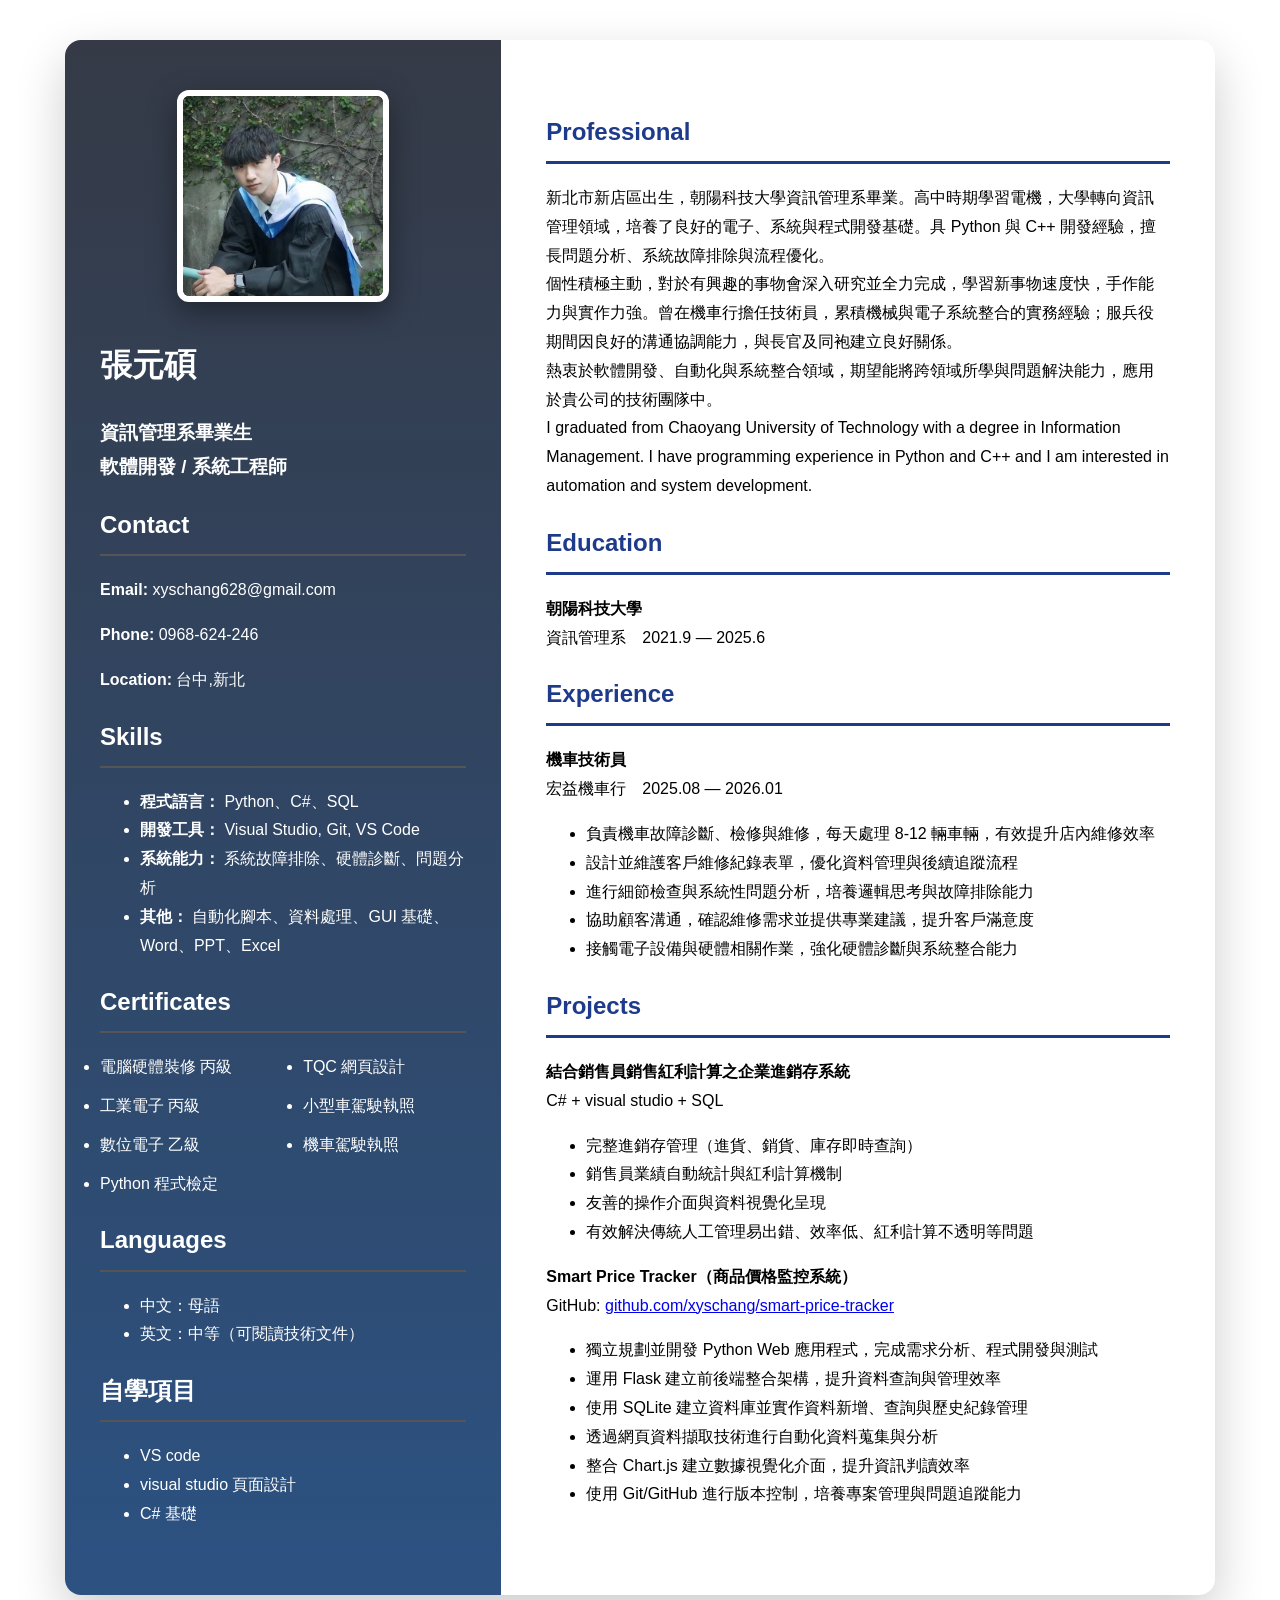
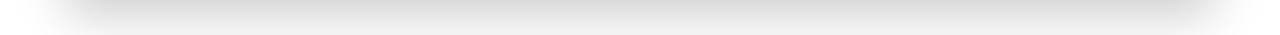
==== .vscode/index.html @ 9cdac678 "Resume Website" ====
<!DOCTYPE html>
<html lang="zh-TW">
<head>
    <meta charset="UTF-8">
    <meta name="viewport" content="width=device-width, initial-scale=1.0">
    <title>張元碩 - 軟體工程師簡歷</title>
    <link rel="stylesheet" href="style.css">
</head>
<body>

<div class="container">

    <!-- 左欄 -->
    <div class="left">
        <div class="profile-photo">
            <a href="qr.html" target="_blank">
            <img src="photo.jpg" alt="張元碩 - 點擊顯示QR Code">
            </a>
        </div>
        <h1>張元碩</h1>
        <h3>資訊管理系畢業生<br>軟體開發 / 系統工程師</h3>

        <div class="section">
            <h2>Contact</h2>
            <p><strong>Email:</strong> xyschang628@gmail.com</p>
            <p><strong>Phone:</strong> 0968-624-246</p>
            <p><strong>Location:</strong> 台中,新北</p>
        </div>

        <div class="section">
            <h2>Skills</h2>
            <ul>
                <li><strong>程式語言：</strong> Python、C#、SQL</li>
                <li><strong>開發工具：</strong> Visual Studio, Git, VS Code</li>
                <li><strong>系統能力：</strong> 系統故障排除、硬體診斷、問題分析</li>
                <li><strong>其他：</strong> 自動化腳本、資料處理、GUI 基礎、Word、PPT、Excel</li>
            </ul>
        </div>

        <div class="section">
            <h2>Certificates</h2>
            <ul class="cert-list"> 
                <li>電腦硬體裝修 丙級</li>
                <li>工業電子 丙級</li>
                <li>數位電子 乙級</li>
                <li>Python 程式檢定</li>
                <li>TQC 網頁設計</li>
                <li>小型車駕駛執照</li>
                <li>機車駕駛執照</li>
            </ul>
        </div>

        <div class="section">
            <h2>Languages</h2>
            <ul>
                <li>中文：母語</li>
                <li>英文：中等（可閱讀技術文件）</li>  
            </ul>
        </div>

        <div class="section">
            <h2>自學項目</h2>
            <ul>
                <li>VS code</li>
                <li>visual studio 頁面設計</li>
                <li>C# 基礎</li>
            </ul>
        </div>
    </div>

    <!-- 右欄 -->
    <div class="right">

        <div class="section">
            <h2>Professional</h2>
            <p>
                新北市新店區出生，朝陽科技大學資訊管理系畢業。高中時期學習電機，大學轉向資訊管理領域，培養了良好的電子、系統與程式開發基礎。具 Python 與 C++ 開發經驗，擅長問題分析、系統故障排除與流程優化。<br>
                個性積極主動，對於有興趣的事物會深入研究並全力完成，學習新事物速度快，手作能力與實作力強。曾在機車行擔任技術員，累積機械與電子系統整合的實務經驗；服兵役期間因良好的溝通協調能力，與長官及同袍建立良好關係。<br>
    
                熱衷於軟體開發、自動化與系統整合領域，期望能將跨領域所學與問題解決能力，應用於貴公司的技術團隊中。<br>
                I graduated from Chaoyang University of Technology with a degree in Information Management. I have programming experience in Python and C++ and I am interested in automation and system development.
            </p>
        </div>

        <div class="section">
            <h2>Education</h2>
            <p><strong>朝陽科技大學</strong><br>
               資訊管理系　2021.9 — 2025.6</p>
        </div>

        <div class="section">
            <h2>Experience</h2>
            <p><strong>機車技術員</strong><br>
               宏益機車行　2025.08 — 2026.01</p>
            <ul>
                <li>負責機車故障診斷、檢修與維修，每天處理 8-12 輛車輛，有效提升店內維修效率</li>
                <li>設計並維護客戶維修紀錄表單，優化資料管理與後續追蹤流程</li>
                <li>進行細節檢查與系統性問題分析，培養邏輯思考與故障排除能力</li>
                <li>協助顧客溝通，確認維修需求並提供專業建議，提升客戶滿意度</li>
                <li>接觸電子設備與硬體相關作業，強化硬體診斷與系統整合能力</li>
            </ul>
        </div>

        <div class="section">
            <h2>Projects</h2>
            
            <p><strong>結合銷售員銷售紅利計算之企業進銷存系統</strong><br>
               C# + visual studio + SQL</p>
            <ul>
                <li>完整進銷存管理（進貨、銷貨、庫存即時查詢）</li>
                <li>銷售員業績自動統計與紅利計算機制</li>
                <li>友善的操作介面與資料視覺化呈現</li>
                <li>有效解決傳統人工管理易出錯、效率低、紅利計算不透明等問題</li>
            </ul>

            <p><strong>Smart Price Tracker（商品價格監控系統）</strong><br>
            GitHub: <a href="https://github.com/xyschang/smart-price-tracker" target="_blank">
            github.com/xyschang/smart-price-tracker
            </a></p>

            <ul>
                <li>獨立規劃並開發 Python Web 應用程式，完成需求分析、程式開發與測試</li>
                <li>運用 Flask 建立前後端整合架構，提升資料查詢與管理效率</li>
                <li>使用 SQLite 建立資料庫並實作資料新增、查詢與歷史紀錄管理</li>
                <li>透過網頁資料擷取技術進行自動化資料蒐集與分析</li>
                <li>整合 Chart.js 建立數據視覺化介面，提升資訊判讀效率</li>
                <li>使用 Git/GitHub 進行版本控制，培養專案管理與問題追蹤能力</li>
            </ul>
        </div>

    </div>
</div>

</body>
</html>
---- .vscode/style.css ----
{
    margin: 0;
    padding: 0;
    box-sizing: border-box;
}

a,
p,
li {
    overflow-wrap: break-word;
    word-wrap: break-word;
}
body {
    margin: 0;
    font-family: Arial, 'Noto Sans TC', sans-serif;
    background-color: linear-gradient(135deg, #2c3e50 0%, #1a2533 100%);
    line-height: 1.8;
}

.container {
    display: flex;
    max-width: 1150px;
    margin: 40px auto;
    background: white;
    box-shadow: 0 20px 50px rgba(0,0,0,0.2);
    border-radius: 16px;
    overflow: hidden;
    transition: transform 0.4s ease;
}

.container:hover {
    transform: translateY(-10px);              
}

/* 左欄 */
.left {
    width: 37%;
    background: linear-gradient(180deg, #353a46, #2c5282);
    color: white;
    padding: 50px 35px;
}

/* 右欄 */
.right {
    width: 63%;
    padding: 50px 45px;
}
.section {
    transition: all 0.3s ease;
}

.section:hover {
    transform: translateX(10px);               /* 新增：滑鼠移上去往右移動 */
}

/* 【新增】證照兩欄顯示 */
.cert-list {
    column-count: 2;
    column-gap: 40px;
}

.cert-list li {
    margin-bottom: 12px;
    break-inside: avoid;
}
/* 【新增】大頭貼特效 */
.profile-photo {
    text-align: center;
    margin-bottom: 25px;
}

.profile-photo img {
    width: 200px;
    height: 200px;
    border-radius: 12px;
    object-fit: cover;
    border: 6px solid #ffffff;
    box-shadow: 0 10px 30px rgba(0,0,0,0.4);
    transition: all 0.4s ease;
}

.profile-photo img:hover {
    transform: scale(1.05);                    /* 新增：滑鼠移上去放大 */
}

/* ==================== 手機版強力優化（解決文字被切問題） ==================== */
@media (max-width: 768px) {
    .container {
        flex-direction: column;
        margin: 10px;
        border-radius: 12px;
        width: 100%;
    }
    
    .left, .right {
        width: 100%;
        /* 加大左右內距，讓文字不會被切到 */
        padding: 35px 28px !important;
    }
    
    h1 { font-size: 2.0em; }
    h2 { font-size: 1.38em; margin-bottom: 18px; }
    
    p, li {
        font-size: 1.02em;           /* 稍微加大字體 */
        margin-bottom: 13px;
        word-break: break-all;       /* 讓長字串可以斷行 */
        hyphens: auto;               /* 自動斷字 */
    }
    
    ul { 
        padding-left: 24px; 
    }
    
    .section {
        margin-bottom: 35px;
    }
}

/* 通用樣式 */
h2 {
    border-bottom: 3px solid #1e3a8a;
    padding-bottom: 8px;
    color: #1e3a8a;
}

.left h2 {
    color: white;
    border-bottom: 2px solid #555;
}
/* 證照兩欄顯示 */
.cert-list {
    column-count: 2;
    column-gap: 40px;
    padding-left: 0;
}

.cert-list li {
    margin-bottom: 10px;
    break-inside: avoid;
}

@media (max-width: 768px) {
    .cert-list {
        column-count: 1;   /* 手機版改回單欄 */
    }
}
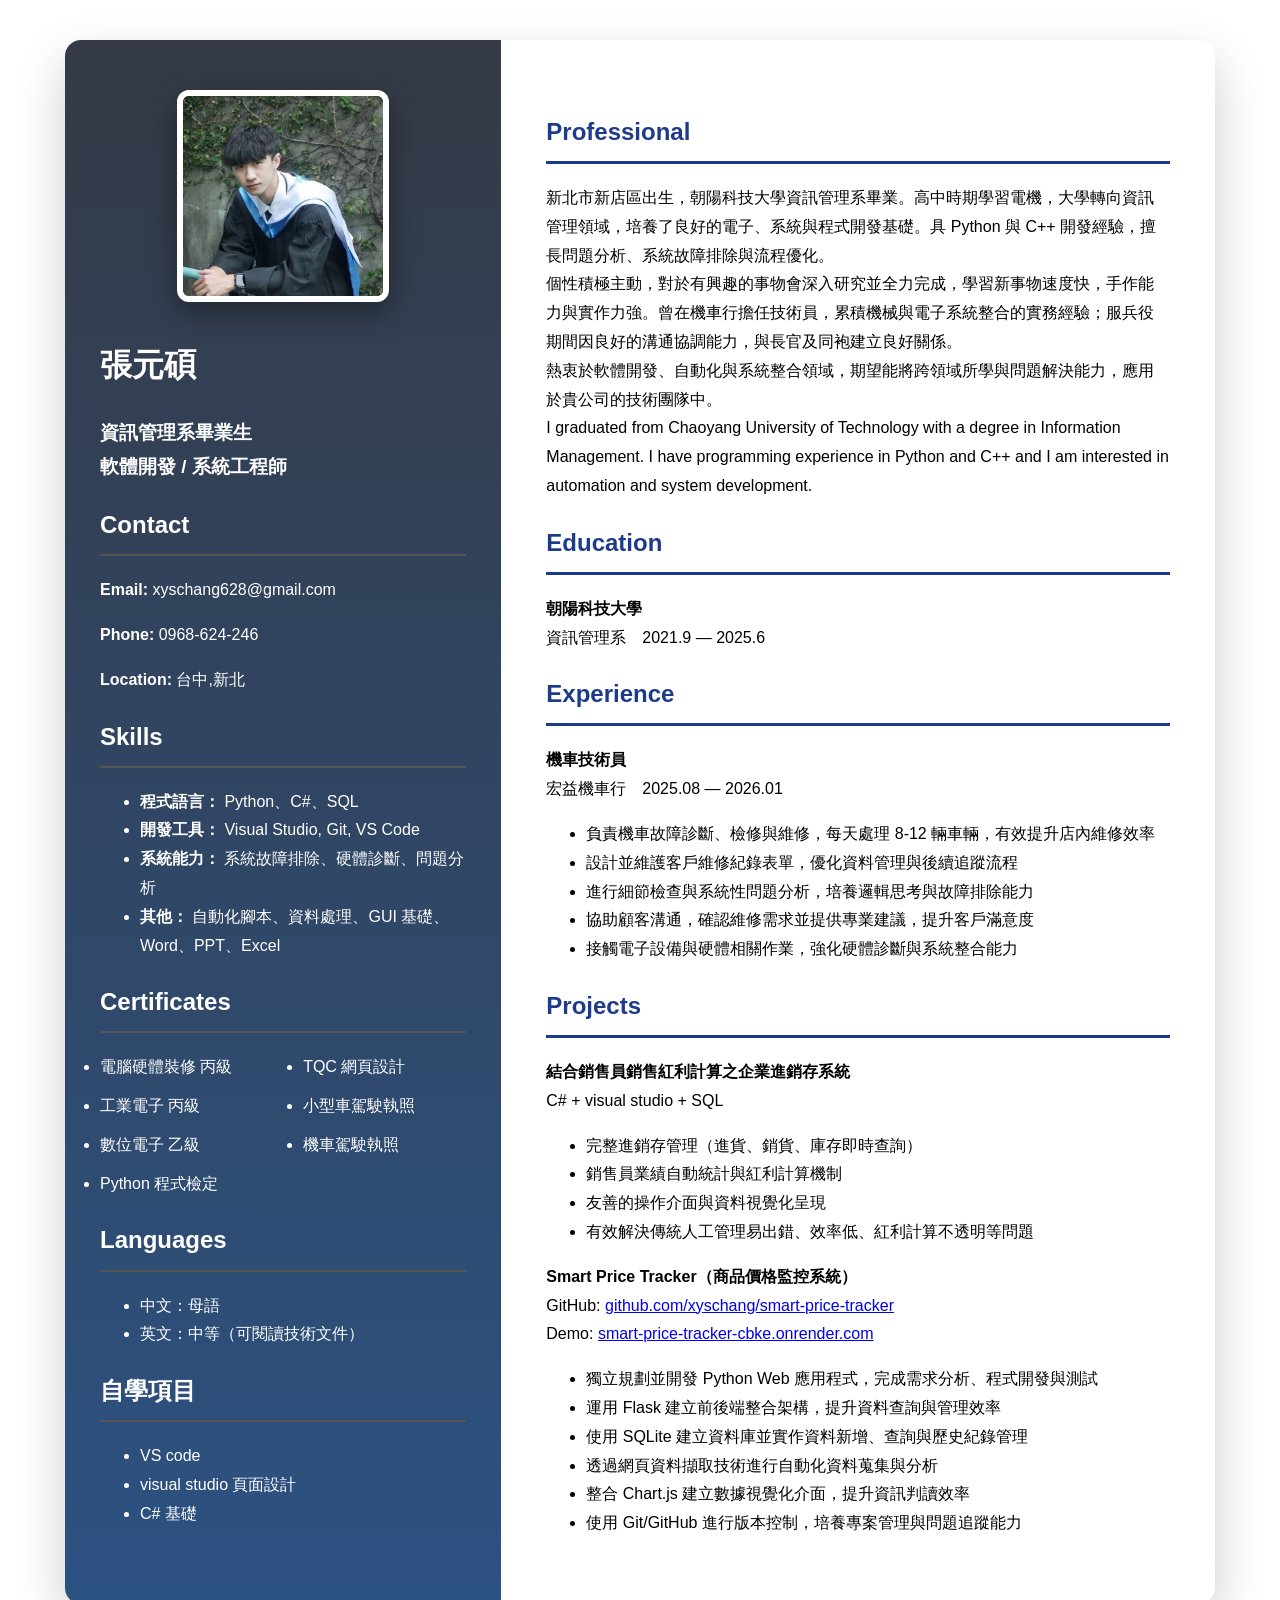
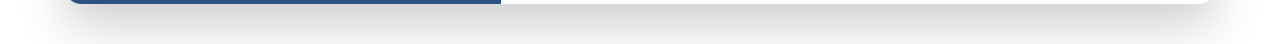
==== commit bfd2b1e1: "Update resume" ====
--- a/.vscode/index.html
+++ b/.vscode/index.html
@@ -114,9 +114,8 @@
             </ul>
 
             <p><strong>Smart Price Tracker（商品價格監控系統）</strong><br>
-            GitHub: <a href="https://github.com/xyschang/smart-price-tracker" target="_blank">
-            github.com/xyschang/smart-price-tracker
-            </a></p>
+GitHub: <a href="https://github.com/xyschang/smart-price-tracker" target="_blank">github.com/xyschang/smart-price-tracker</a><br>
+Demo: <a href="https://smart-price-tracker-cbke.onrender.com" target="_blank">smart-price-tracker-cbke.onrender.com</a></p>
 
             <ul>
                 <li>獨立規劃並開發 Python Web 應用程式，完成需求分析、程式開發與測試</li>
